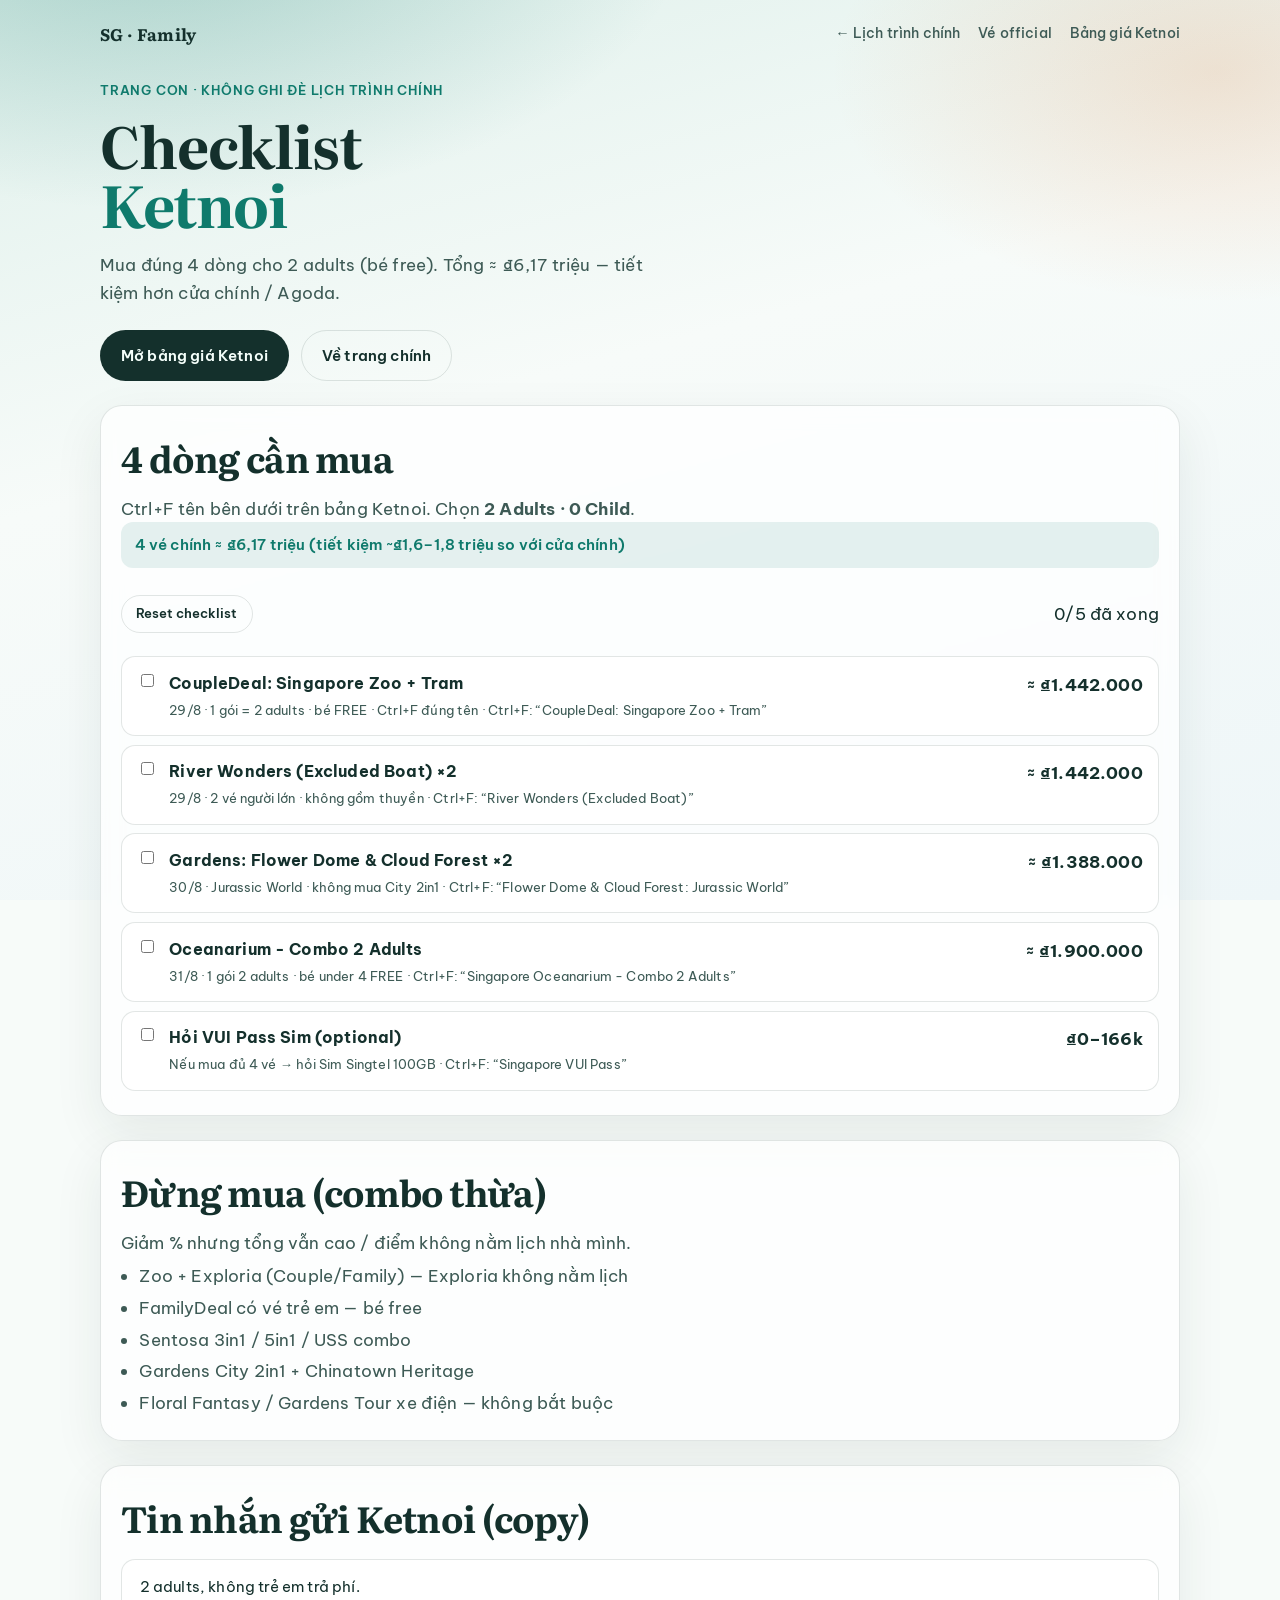
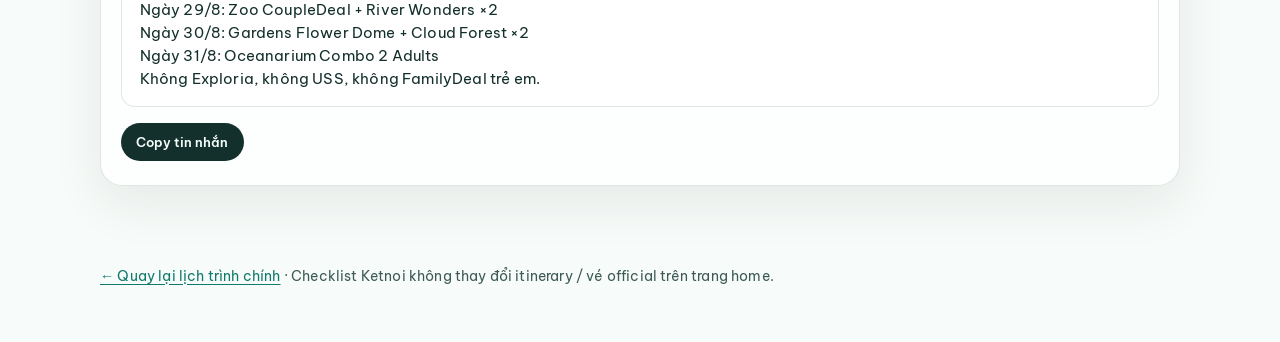
==== docs/checklist-ketnoi.html @ 39104d35 "Revert main tickets; add Ketnoi child page" ====
<!DOCTYPE html>
<html lang="vi">
<head>
  <meta charset="UTF-8" />
  <meta name="viewport" content="width=device-width, initial-scale=1" />
  <meta name="description" content="Checklist mua vé KetnoiSingapore cho chuyến Singapore Family 28/8–1/9/2026" />
  <title>Checklist Ketnoi · Singapore Family</title>
  <link rel="preconnect" href="https://fonts.googleapis.com" />
  <link rel="preconnect" href="https://fonts.gstatic.com" crossorigin />
  <link href="https://fonts.googleapis.com/css2?family=Be+Vietnam+Pro:wght@400;500;600;700&family=Literata:opsz,wght@7..72,600;7..72,700&display=swap" rel="stylesheet" />
  <link rel="stylesheet" href="styles.css" />
</head>
<body>
  <div class="ambient" aria-hidden="true"></div>

  <header class="hero" style="min-height:auto;padding-bottom:1.5rem;grid-template-rows:auto auto;">
    <nav class="topnav">
      <a class="brand-mark" href="index.html">SG · Family</a>
      <div class="topnav-links">
        <a href="index.html">← Lịch trình chính</a>
        <a href="index.html#tickets">Vé official</a>
        <a href="https://ketnoisingapore.com/bang-gia-ve-tham-quan-singapore" target="_blank" rel="noopener">Bảng giá Ketnoi</a>
      </div>
    </nav>
    <div class="hero-copy" style="padding-bottom:0">
      <p class="eyebrow">Trang con · không ghi đè lịch trình chính</p>
      <h1 style="font-size:clamp(2.2rem,7vw,3.6rem)">Checklist<br /><span>Ketnoi</span></h1>
      <p class="lede">Mua đúng 4 dòng cho 2 adults (bé free). Tổng ≈ ₫6,17 triệu — tiết kiệm hơn cửa chính / Agoda.</p>
      <div class="hero-cta">
        <a class="btn primary" href="https://ketnoisingapore.com/bang-gia-ve-tham-quan-singapore" target="_blank" rel="noopener">Mở bảng giá Ketnoi</a>
        <a class="btn ghost" href="index.html">Về trang chính</a>
      </div>
    </div>
  </header>

  <main>
    <section class="panel" aria-labelledby="buy-title">
      <div class="section-head">
        <h2 id="buy-title">4 dòng cần mua</h2>
        <p>Ctrl+F tên bên dưới trên bảng Ketnoi. Chọn <strong>2 Adults · 0 Child</strong>.</p>
      </div>
      <p class="ticket-total">4 vé chính ≈ ₫6,17 triệu (tiết kiệm ~₫1,6–1,8 triệu so với cửa chính)</p>
      <div class="ticket-toolbar">
        <button type="button" class="btn ghost small" id="resetKetnoi">Reset checklist</button>
        <p id="ketnoiProgress"></p>
      </div>
      <ul class="ticket-list" id="ketnoiList"></ul>
    </section>

    <section class="panel" aria-labelledby="avoid-title">
      <div class="section-head">
        <h2 id="avoid-title">Đừng mua (combo thừa)</h2>
        <p>Giảm % nhưng tổng vẫn cao / điểm không nằm lịch nhà mình.</p>
      </div>
      <ul class="avoid-list">
        <li>Zoo + Exploria (Couple/Family) — Exploria không nằm lịch</li>
        <li>FamilyDeal có vé trẻ em — bé free</li>
        <li>Sentosa 3in1 / 5in1 / USS combo</li>
        <li>Gardens City 2in1 + Chinatown Heritage</li>
        <li>Floral Fantasy / Gardens Tour xe điện — không bắt buộc</li>
      </ul>
    </section>

    <section class="panel">
      <div class="section-head">
        <h2>Tin nhắn gửi Ketnoi (copy)</h2>
      </div>
      <pre class="copy-box" id="copyBox">2 adults, không trẻ em trả phí.
Ngày 29/8: Zoo CoupleDeal + River Wonders ×2
Ngày 30/8: Gardens Flower Dome + Cloud Forest ×2
Ngày 31/8: Oceanarium Combo 2 Adults
Không Exploria, không USS, không FamilyDeal trẻ em.</pre>
      <div class="hero-cta" style="margin-top:1rem">
        <button type="button" class="btn primary small" id="copyMsg">Copy tin nhắn</button>
      </div>
    </section>
  </main>

  <footer class="site-footer">
    <p><a href="index.html">← Quay lại lịch trình chính</a> · Checklist Ketnoi không thay đổi itinerary / vé official trên trang home.</p>
  </footer>

  <script>
    const KEY = "sg-ketnoi-checklist-v1";
    const items = [
      {
        id: "k-zoo",
        title: "CoupleDeal: Singapore Zoo + Tram",
        meta: "29/8 · 1 gói = 2 adults · bé FREE · Ctrl+F đúng tên",
        price: "≈ ₫1.442.000",
        search: "CoupleDeal: Singapore Zoo + Tram"
      },
      {
        id: "k-river",
        title: "River Wonders (Excluded Boat) ×2",
        meta: "29/8 · 2 vé người lớn · không gồm thuyền",
        price: "≈ ₫1.442.000",
        search: "River Wonders (Excluded Boat)"
      },
      {
        id: "k-gardens",
        title: "Gardens: Flower Dome & Cloud Forest ×2",
        meta: "30/8 · Jurassic World · không mua City 2in1",
        price: "≈ ₫1.388.000",
        search: "Flower Dome & Cloud Forest: Jurassic World"
      },
      {
        id: "k-ocean",
        title: "Oceanarium - Combo 2 Adults",
        meta: "31/8 · 1 gói 2 adults · bé under 4 FREE",
        price: "≈ ₫1.900.000",
        search: "Singapore Oceanarium - Combo 2 Adults"
      },
      {
        id: "k-sim",
        title: "Hỏi VUI Pass Sim (optional)",
        meta: "Nếu mua đủ 4 vé → hỏi Sim Singtel 100GB",
        price: "₫0–166k",
        search: "Singapore VUI Pass"
      }
    ];

    function load() {
      try { return JSON.parse(localStorage.getItem(KEY) || "{}"); } catch { return {}; }
    }
    function save(m) { localStorage.setItem(KEY, JSON.stringify(m)); }

    function render() {
      const map = load();
      const list = document.getElementById("ketnoiList");
      list.innerHTML = "";
      let done = 0;
      items.forEach((t) => {
        if (map[t.id]) done += 1;
        const li = document.createElement("li");
        if (map[t.id]) li.classList.add("done");
        li.innerHTML = `
          <input type="checkbox" id="${t.id}" ${map[t.id] ? "checked" : ""} />
          <label for="${t.id}">
            <strong>${t.title}</strong>
            <span>${t.meta} · Ctrl+F: “${t.search}”</span>
          </label>
          <div class="ticket-price">${t.price}</div>`;
        li.querySelector("input").addEventListener("change", (e) => {
          const next = load();
          next[t.id] = e.target.checked;
          save(next);
          render();
        });
        list.appendChild(li);
      });
      document.getElementById("ketnoiProgress").textContent = `${done}/${items.length} đã xong`;
    }

    document.getElementById("resetKetnoi").addEventListener("click", () => {
      localStorage.removeItem(KEY);
      render();
    });
    document.getElementById("copyMsg").addEventListener("click", async () => {
      const text = document.getElementById("copyBox").textContent;
      try {
        await navigator.clipboard.writeText(text);
        document.getElementById("copyMsg").textContent = "Đã copy";
        setTimeout(() => (document.getElementById("copyMsg").textContent = "Copy tin nhắn"), 1200);
      } catch {
        document.getElementById("copyMsg").textContent = "Copy thủ công";
      }
    });
    render();
  </script>
  <style>
    .copy-box {
      margin: 0.75rem 0 0;
      padding: 1rem 1.1rem;
      border-radius: 14px;
      background: #fff;
      border: 1px solid var(--line);
      white-space: pre-wrap;
      font-family: var(--font-ui);
      font-size: 0.92rem;
      line-height: 1.55;
      color: var(--ink);
    }
  </style>
</body>
</html>
---- docs/styles.css ----
:root {
  --bg0: #e8f3f0;
  --bg1: #f7fbf9;
  --ink: #14302c;
  --ink-soft: #3d5a55;
  --line: rgba(20, 48, 44, 0.12);
  --accent: #0f7a6c;
  --accent-2: #d9772f;
  --sand: #fff8ef;
  --card: rgba(255, 255, 255, 0.72);
  --shadow: 0 18px 50px rgba(20, 48, 44, 0.08);
  --radius: 18px;
  --font-display: "Literata", "Times New Roman", serif;
  --font-ui: "Be Vietnam Pro", "Segoe UI", sans-serif;
  --max: 1120px;
}

*,
*::before,
*::after {
  box-sizing: border-box;
}

html {
  scroll-behavior: smooth;
}

body {
  margin: 0;
  font-family: var(--font-ui);
  color: var(--ink);
  background: var(--bg1);
  line-height: 1.65;
  font-size: 16.5px;
  letter-spacing: 0.01em;
  min-height: 100vh;
  -webkit-font-smoothing: antialiased;
  text-rendering: optimizeLegibility;
}

.ambient {
  position: fixed;
  inset: 0;
  z-index: -1;
  background:
    radial-gradient(900px 500px at 12% -10%, rgba(15, 122, 108, 0.28), transparent 60%),
    radial-gradient(700px 420px at 95% 8%, rgba(217, 119, 47, 0.18), transparent 55%),
    linear-gradient(165deg, #dff0eb 0%, #f7fbf9 42%, #eef6f8 100%);
  animation: ambientShift 16s ease-in-out infinite alternate;
}

@keyframes ambientShift {
  from { filter: hue-rotate(0deg); }
  to { filter: hue-rotate(8deg); }
}

a {
  color: var(--accent);
  text-decoration-thickness: 1px;
  text-underline-offset: 3px;
}

.hero {
  max-width: var(--max);
  margin: 0 auto;
  padding: 1.25rem 1.25rem 2.5rem;
  min-height: 92vh;
  display: grid;
  grid-template-rows: auto 1fr auto;
  gap: 2rem;
  animation: rise 0.9s ease both;
}

@keyframes rise {
  from { opacity: 0; transform: translateY(18px); }
  to { opacity: 1; transform: translateY(0); }
}

.topnav {
  display: flex;
  align-items: center;
  justify-content: space-between;
  gap: 1rem;
}

.brand-mark {
  font-family: var(--font-display);
  font-weight: 700;
  font-size: 1.05rem;
  color: var(--ink);
  text-decoration: none;
  letter-spacing: 0.02em;
}

.topnav-links {
  display: flex;
  flex-wrap: wrap;
  gap: 0.85rem 1.1rem;
}

.topnav-links a {
  color: var(--ink-soft);
  text-decoration: none;
  font-size: 0.9rem;
  font-weight: 500;
}

.topnav-links a:hover {
  color: var(--accent);
}

.hero-copy {
  align-self: end;
  max-width: 40rem;
  padding-bottom: 0.5rem;
}

.eyebrow {
  margin: 0 0 0.85rem;
  font-size: 0.82rem;
  font-weight: 600;
  letter-spacing: 0.06em;
  text-transform: uppercase;
  color: var(--accent);
}

.hero-copy h1 {
  margin: 0;
  font-family: var(--font-display);
  font-size: clamp(3rem, 9.5vw, 5.4rem);
  line-height: 1.02;
  font-weight: 700;
  letter-spacing: -0.02em;
}

.hero-copy h1 span {
  color: var(--accent);
}

.lede {
  margin: 1.15rem 0 0;
  max-width: 34rem;
  color: var(--ink-soft);
  font-size: 1.05rem;
}

.hero-cta {
  display: flex;
  flex-wrap: wrap;
  gap: 0.75rem;
  margin-top: 1.5rem;
}

.btn {
  appearance: none;
  border: 1px solid transparent;
  border-radius: 999px;
  padding: 0.78rem 1.25rem;
  font: inherit;
  font-weight: 600;
  font-size: 0.92rem;
  cursor: pointer;
  text-decoration: none;
  display: inline-flex;
  align-items: center;
  justify-content: center;
  transition: transform 0.2s ease, background 0.2s ease, border-color 0.2s ease;
}

.btn:hover {
  transform: translateY(-1px);
}

.btn.primary {
  background: var(--ink);
  color: #f5fffb;
}

.btn.ghost {
  background: transparent;
  border-color: var(--line);
  color: var(--ink);
}

.btn.small {
  padding: 0.45rem 0.9rem;
  font-size: 0.82rem;
}

.hero-meta {
  display: grid;
  grid-template-columns: repeat(4, 1fr);
  gap: 0.75rem;
  padding: 1rem 0 0;
  border-top: 1px solid var(--line);
}

.hero-meta div {
  display: grid;
  gap: 0.2rem;
}

.hero-meta strong {
  font-family: var(--font-display);
  font-size: 1.35rem;
}

.hero-meta span {
  font-size: 0.82rem;
  color: var(--ink-soft);
}

main {
  max-width: var(--max);
  margin: 0 auto;
  padding: 0 1.25rem 4rem;
  display: grid;
  gap: 1.5rem;
}

.panel {
  background: var(--card);
  backdrop-filter: blur(10px);
  border: 1px solid var(--line);
  border-radius: calc(var(--radius) + 4px);
  padding: 1.35rem 1.25rem 1.5rem;
  box-shadow: var(--shadow);
  animation: rise 0.8s ease both;
}

.section-head h2 {
  margin: 0;
  font-family: var(--font-display);
  font-size: clamp(1.7rem, 4vw, 2.25rem);
  letter-spacing: -0.02em;
}

.section-head p {
  margin: 0.45rem 0 0;
  color: var(--ink-soft);
  max-width: 40rem;
}

.controls {
  margin-top: 1.25rem;
  display: grid;
  gap: 1rem;
}

.control-block label,
.field span {
  display: block;
  font-size: 0.75rem;
  font-weight: 600;
  letter-spacing: 0.04em;
  text-transform: uppercase;
  color: var(--ink-soft);
  margin-bottom: 0.45rem;
}

.chip-row {
  display: flex;
  flex-wrap: wrap;
  gap: 0.45rem;
}

.chip {
  border: 1px solid var(--line);
  background: rgba(255, 255, 255, 0.65);
  color: var(--ink);
  border-radius: 999px;
  padding: 0.42rem 0.85rem;
  font: inherit;
  font-size: 0.84rem;
  font-weight: 500;
  cursor: pointer;
  transition: background 0.2s ease, color 0.2s ease, border-color 0.2s ease;
}

.chip:hover {
  border-color: rgba(15, 122, 108, 0.4);
}

.chip.active {
  background: var(--accent);
  border-color: var(--accent);
  color: #f4fffc;
}

.control-row {
  display: flex;
  flex-wrap: wrap;
  gap: 0.75rem;
  align-items: end;
}

.field {
  display: grid;
  min-width: 160px;
}

.field.grow {
  flex: 1 1 220px;
}

.field input,
.field select {
  width: 100%;
  border: 1px solid var(--line);
  border-radius: 12px;
  padding: 0.7rem 0.85rem;
  font: inherit;
  background: #fff;
  color: var(--ink);
}

.toggle {
  display: inline-flex;
  align-items: center;
  gap: 0.45rem;
  font-size: 0.88rem;
  color: var(--ink-soft);
  padding: 0.55rem 0.2rem;
  cursor: pointer;
  user-select: none;
}

.result-count {
  margin: 1rem 0 0.65rem;
  font-size: 0.88rem;
  color: var(--ink-soft);
}

.layout-split {
  display: grid;
  grid-template-columns: 1.35fr 0.9fr;
  gap: 1rem;
  align-items: start;
}

.timeline {
  display: grid;
  gap: 0.65rem;
  max-height: 70vh;
  overflow: auto;
  padding-right: 0.2rem;
}

.item {
  width: 100%;
  text-align: left;
  border: 1px solid var(--line);
  background: #fff;
  border-radius: 16px;
  padding: 0.9rem 1rem;
  cursor: pointer;
  display: grid;
  gap: 0.35rem;
  transition: border-color 0.2s ease, transform 0.2s ease, box-shadow 0.2s ease;
  font: inherit;
  color: inherit;
}

.item:hover,
.item.selected {
  border-color: rgba(15, 122, 108, 0.45);
  transform: translateY(-1px);
  box-shadow: 0 10px 28px rgba(20, 48, 44, 0.08);
}

.item.selected {
  background: linear-gradient(180deg, #ffffff 0%, #f1faf7 100%);
}

.item-top {
  display: flex;
  justify-content: space-between;
  gap: 0.75rem;
  align-items: baseline;
}

.item-day {
  font-size: 0.75rem;
  font-weight: 700;
  letter-spacing: 0.04em;
  text-transform: uppercase;
  color: var(--accent);
}

.item-time {
  font-size: 0.82rem;
  color: var(--ink-soft);
  white-space: nowrap;
}

.item-title {
  margin: 0;
  font-size: 1.02rem;
  font-weight: 600;
}

.item-tags {
  display: flex;
  flex-wrap: wrap;
  gap: 0.35rem;
}

.tag {
  font-size: 0.72rem;
  font-weight: 600;
  padding: 0.18rem 0.5rem;
  border-radius: 999px;
  background: rgba(15, 122, 108, 0.1);
  color: var(--accent);
}

.tag.food { background: rgba(217, 119, 47, 0.12); color: #a85a18; }
.tag.transport { background: rgba(30, 90, 120, 0.12); color: #1e5a78; }
.tag.rest { background: rgba(90, 90, 120, 0.1); color: #4a4a66; }
.tag.hotel { background: rgba(20, 48, 44, 0.08); color: var(--ink); }

.detail {
  position: sticky;
  top: 1rem;
  border: 1px solid var(--line);
  border-radius: 18px;
  background: var(--sand);
  padding: 1.1rem 1.15rem 1.25rem;
  min-height: 240px;
}

.detail-empty {
  margin: 0;
  color: var(--ink-soft);
}

.detail h3 {
  margin: 0 0 0.35rem;
  font-family: var(--font-display);
  font-size: 1.45rem;
}

.detail .meta-line {
  margin: 0 0 0.85rem;
  color: var(--ink-soft);
  font-size: 0.9rem;
}

.detail ul {
  margin: 0.4rem 0 0;
  padding-left: 1.1rem;
}

.detail li + li {
  margin-top: 0.3rem;
}

.detail-actions {
  display: flex;
  flex-wrap: wrap;
  gap: 0.5rem;
  margin-top: 1rem;
}

.ticket-toolbar {
  display: flex;
  justify-content: space-between;
  align-items: center;
  gap: 0.75rem;
  margin: 1rem 0 0.75rem;
}

.ticket-list {
  list-style: none;
  margin: 0;
  padding: 0;
  display: grid;
  gap: 0.55rem;
}

.ticket-list li {
  display: grid;
  grid-template-columns: auto 1fr auto;
  gap: 0.75rem;
  align-items: start;
  background: #fff;
  border: 1px solid var(--line);
  border-radius: 14px;
  padding: 0.85rem 0.95rem;
}

.ticket-list li.done {
  opacity: 0.62;
}

.ticket-list label {
  display: grid;
  gap: 0.2rem;
  cursor: pointer;
}

.ticket-list strong {
  font-size: 0.98rem;
}

.ticket-list span {
  font-size: 0.82rem;
  color: var(--ink-soft);
}

.ticket-price {
  font-weight: 700;
  white-space: nowrap;
}

.ticket-total {
  margin: 0 0 0.85rem;
  padding: 0.65rem 0.85rem;
  border-radius: 12px;
  background: rgba(15, 122, 108, 0.1);
  color: var(--accent);
  font-weight: 600;
  font-size: 0.95rem;
}

.avoid-list {
  margin: 0.4rem 0 0;
  padding-left: 1.15rem;
  color: var(--ink-soft);
}

.avoid-list li + li {
  margin-top: 0.28rem;
}

.budget-grid {
  margin-top: 1rem;
  display: grid;
  grid-template-columns: repeat(auto-fit, minmax(180px, 1fr));
  gap: 0.7rem;
}

.budget-card {
  background: #fff;
  border: 1px solid var(--line);
  border-radius: 14px;
  padding: 0.95rem 1rem;
}

.budget-card h3 {
  margin: 0;
  font-size: 0.95rem;
}

.budget-card p {
  margin: 0.35rem 0 0;
  font-family: var(--font-display);
  font-size: 1.4rem;
}

.budget-card small {
  color: var(--ink-soft);
}

.budget-total {
  margin-top: 1rem;
  padding-top: 0.9rem;
  border-top: 1px solid var(--line);
  display: flex;
  justify-content: space-between;
  gap: 1rem;
  flex-wrap: wrap;
  font-size: 1.05rem;
}

.budget-total strong {
  font-family: var(--font-display);
  font-size: 1.5rem;
}

.info-grid {
  margin-top: 1.1rem;
  display: grid;
  grid-template-columns: repeat(2, 1fr);
  gap: 0.8rem;
}

.info-grid article {
  background: #fff;
  border: 1px solid var(--line);
  border-radius: 14px;
  padding: 1rem 1.05rem;
}

.info-grid h3 {
  margin: 0 0 0.45rem;
  font-family: var(--font-display);
  font-size: 1.2rem;
}

.info-grid ul {
  margin: 0;
  padding-left: 1.05rem;
  color: var(--ink-soft);
}

.info-grid li + li {
  margin-top: 0.28rem;
}

.food-grid {
  margin-top: 1rem;
  display: grid;
  grid-template-columns: repeat(auto-fit, minmax(260px, 1fr));
  gap: 0.75rem;
}

.food-card {
  background: #fff;
  border: 1px solid var(--line);
  border-radius: 16px;
  padding: 1rem 1.05rem 1.1rem;
  display: grid;
  gap: 0.45rem;
}

.food-card .meal {
  font-size: 0.75rem;
  font-weight: 700;
  letter-spacing: 0.05em;
  text-transform: uppercase;
  color: var(--accent-2);
}

.food-card h3 {
  margin: 0;
  font-size: 1.05rem;
  line-height: 1.35;
  font-weight: 700;
}

.food-card .place-line {
  margin: 0;
  color: var(--ink-soft);
  font-size: 0.88rem;
}

.food-card ul {
  margin: 0.15rem 0 0;
  padding-left: 1.05rem;
  color: var(--ink);
}

.food-card li + li {
  margin-top: 0.25rem;
}

.food-card .avoid {
  margin: 0.2rem 0 0;
  font-size: 0.86rem;
  color: #8a4b1a;
  background: rgba(217, 119, 47, 0.1);
  border-radius: 10px;
  padding: 0.45rem 0.6rem;
}

.food-card .food-actions {
  display: flex;
  flex-wrap: wrap;
  gap: 0.45rem;
  align-items: center;
  margin-top: 0.25rem;
}

.food-card .price {
  font-weight: 700;
  font-size: 0.9rem;
  margin-left: auto;
}

.subsection-title {
  margin: 1.25rem 0 0.65rem;
  font-family: var(--font-display);
  font-size: 1.15rem;
  font-weight: 700;
}

.subsection-title.additional-heading {
  margin-top: 1.75rem;
}

.subsection-note {
  margin: 0 0 0.75rem;
  color: var(--ink-soft);
  font-size: 0.9rem;
}

.badge-additional {
  display: inline-block;
  font-family: var(--font-ui);
  font-size: 0.72rem;
  font-weight: 600;
  letter-spacing: 0.03em;
  text-transform: uppercase;
  color: #6b4c9a;
  background: rgba(107, 76, 154, 0.12);
  border-radius: 999px;
  padding: 0.2rem 0.55rem;
  vertical-align: middle;
  margin-left: 0.35rem;
}

.food-card.additional {
  border-style: dashed;
  border-color: rgba(107, 76, 154, 0.35);
  background: linear-gradient(180deg, #fff 0%, #faf8ff 100%);
}

.food-card.additional .meal {
  color: #6b4c9a;
}

.food-card .source-line {
  margin: 0;
  font-size: 0.78rem;
  color: var(--ink-soft);
  font-style: italic;
}

.food-card .subtitle-line {
  margin: 0;
  font-size: 0.88rem;
  color: var(--accent);
  font-weight: 600;
}

.tag.additional {
  background: rgba(107, 76, 154, 0.12);
  color: #6b4c9a;
}

.item-title {
  line-height: 1.35;
}

.detail ul,
.ticket-list span,
.section-head p,
.lede {
  line-height: 1.65;
}

.site-footer {
  max-width: var(--max);
  margin: 0 auto;
  padding: 0 1.25rem 2.5rem;
  color: var(--ink-soft);
  font-size: 0.88rem;
  display: grid;
  gap: 0.35rem;
}

.site-footer code {
  font-size: 0.8rem;
}

@media (max-width: 860px) {
  .hero {
    min-height: auto;
    padding-top: 1rem;
  }

  .hero-meta {
    grid-template-columns: repeat(2, 1fr);
  }

  .layout-split {
    grid-template-columns: 1fr;
  }

  .detail {
    position: static;
  }

  .timeline {
    max-height: none;
  }

  .info-grid {
    grid-template-columns: 1fr;
  }

  .topnav-links {
    display: none;
  }
}
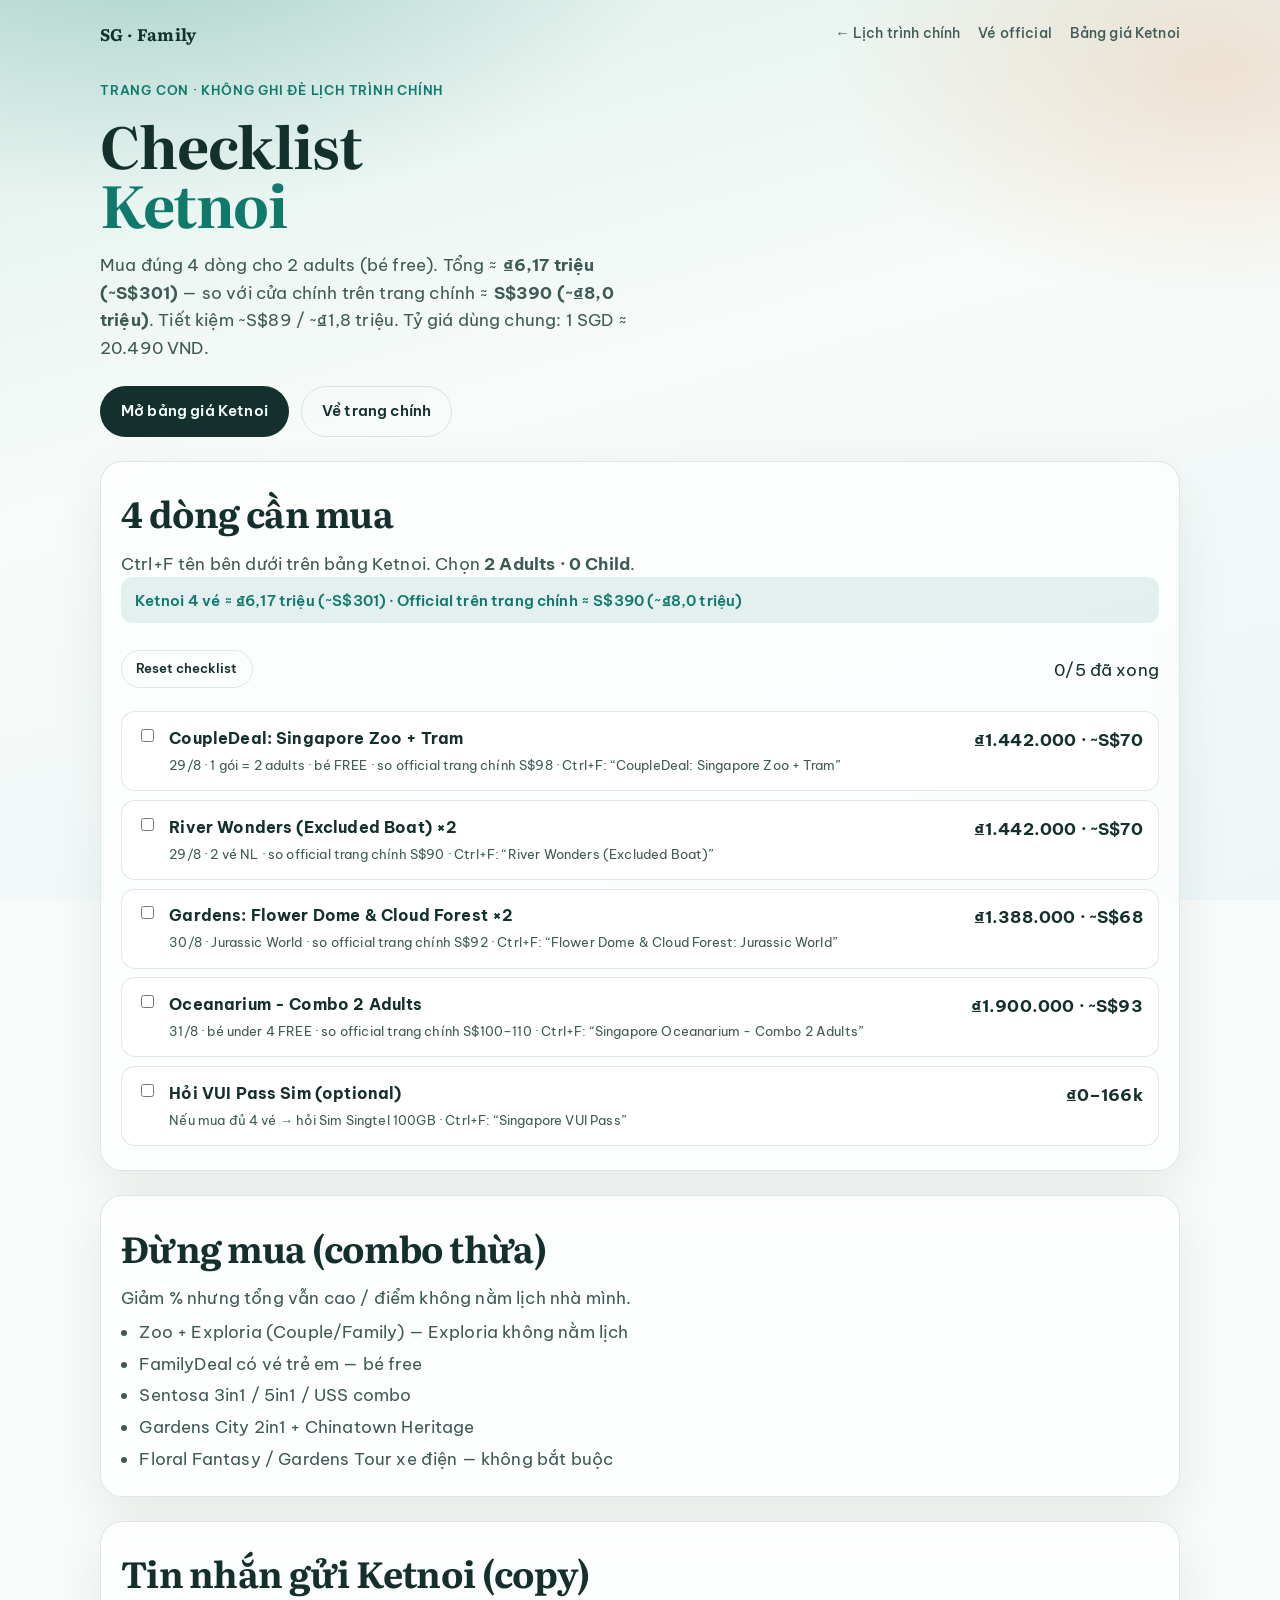
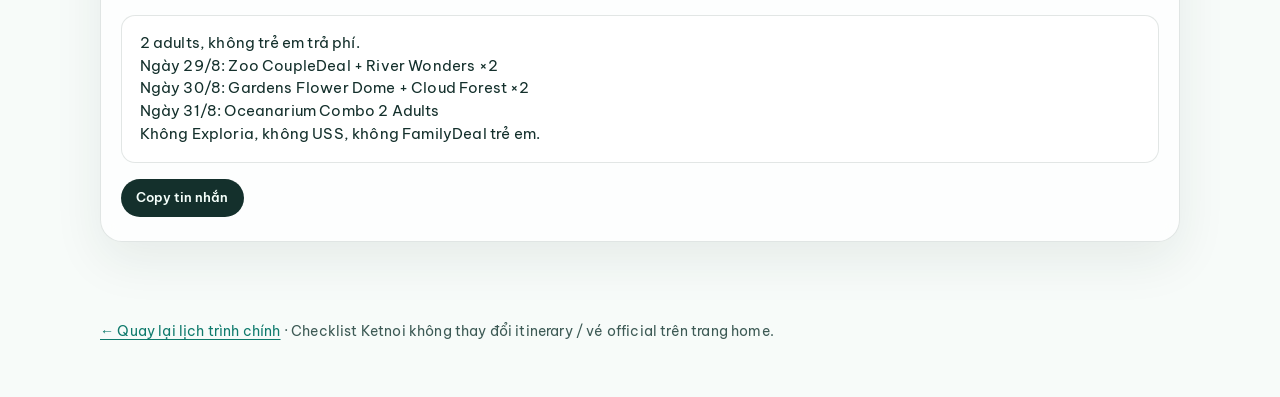
==== commit 2f13aab5: "Align main vs Ketnoi ticket prices" ====
--- a/docs/checklist-ketnoi.html
+++ b/docs/checklist-ketnoi.html
@@ -25,7 +25,7 @@
     <div class="hero-copy" style="padding-bottom:0">
       <p class="eyebrow">Trang con · không ghi đè lịch trình chính</p>
       <h1 style="font-size:clamp(2.2rem,7vw,3.6rem)">Checklist<br /><span>Ketnoi</span></h1>
-      <p class="lede">Mua đúng 4 dòng cho 2 adults (bé free). Tổng ≈ ₫6,17 triệu — tiết kiệm hơn cửa chính / Agoda.</p>
+      <p class="lede">Mua đúng 4 dòng cho 2 adults (bé free). Tổng ≈ <strong>₫6,17 triệu (~S$301)</strong> — so với cửa chính trên trang chính ≈ <strong>S$390 (~₫8,0 triệu)</strong>. Tiết kiệm ~S$89 / ~₫1,8 triệu. Tỷ giá dùng chung: 1 SGD ≈ 20.490 VND.</p>
       <div class="hero-cta">
         <a class="btn primary" href="https://ketnoisingapore.com/bang-gia-ve-tham-quan-singapore" target="_blank" rel="noopener">Mở bảng giá Ketnoi</a>
         <a class="btn ghost" href="index.html">Về trang chính</a>
@@ -39,7 +39,7 @@
         <h2 id="buy-title">4 dòng cần mua</h2>
         <p>Ctrl+F tên bên dưới trên bảng Ketnoi. Chọn <strong>2 Adults · 0 Child</strong>.</p>
       </div>
-      <p class="ticket-total">4 vé chính ≈ ₫6,17 triệu (tiết kiệm ~₫1,6–1,8 triệu so với cửa chính)</p>
+      <p class="ticket-total">Ketnoi 4 vé ≈ ₫6,17 triệu (~S$301) · Official trên trang chính ≈ S$390 (~₫8,0 triệu)</p>
       <div class="ticket-toolbar">
         <button type="button" class="btn ghost small" id="resetKetnoi">Reset checklist</button>
         <p id="ketnoiProgress"></p>
@@ -86,29 +86,29 @@
       {
         id: "k-zoo",
         title: "CoupleDeal: Singapore Zoo + Tram",
-        meta: "29/8 · 1 gói = 2 adults · bé FREE · Ctrl+F đúng tên",
-        price: "≈ ₫1.442.000",
+        meta: "29/8 · 1 gói = 2 adults · bé FREE · so official trang chính S$98",
+        price: "₫1.442.000 · ~S$70",
         search: "CoupleDeal: Singapore Zoo + Tram"
       },
       {
         id: "k-river",
         title: "River Wonders (Excluded Boat) ×2",
-        meta: "29/8 · 2 vé người lớn · không gồm thuyền",
-        price: "≈ ₫1.442.000",
+        meta: "29/8 · 2 vé NL · so official trang chính S$90",
+        price: "₫1.442.000 · ~S$70",
         search: "River Wonders (Excluded Boat)"
       },
       {
         id: "k-gardens",
         title: "Gardens: Flower Dome & Cloud Forest ×2",
-        meta: "30/8 · Jurassic World · không mua City 2in1",
-        price: "≈ ₫1.388.000",
+        meta: "30/8 · Jurassic World · so official trang chính S$92",
+        price: "₫1.388.000 · ~S$68",
         search: "Flower Dome & Cloud Forest: Jurassic World"
       },
       {
         id: "k-ocean",
         title: "Oceanarium - Combo 2 Adults",
-        meta: "31/8 · 1 gói 2 adults · bé under 4 FREE",
-        price: "≈ ₫1.900.000",
+        meta: "31/8 · bé under 4 FREE · so official trang chính S$100–110",
+        price: "₫1.900.000 · ~S$93",
         search: "Singapore Oceanarium - Combo 2 Adults"
       },
       {
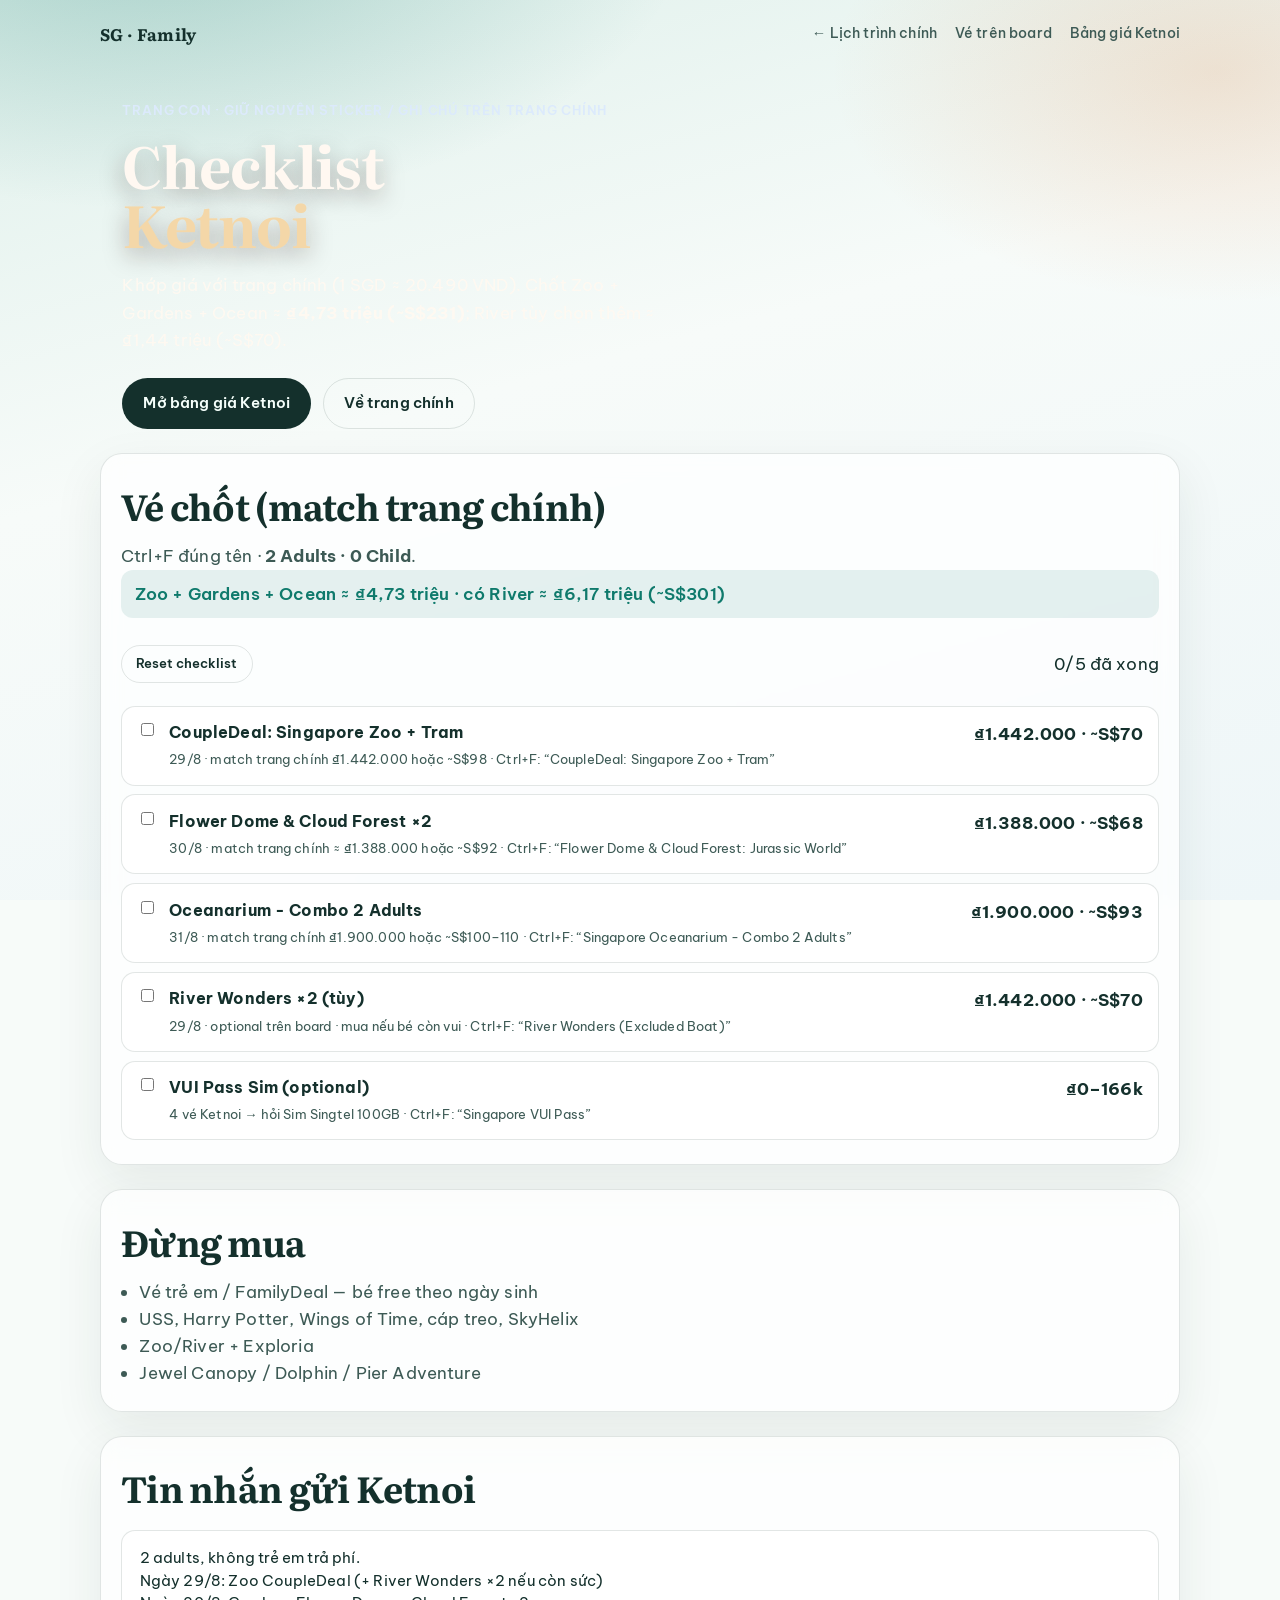
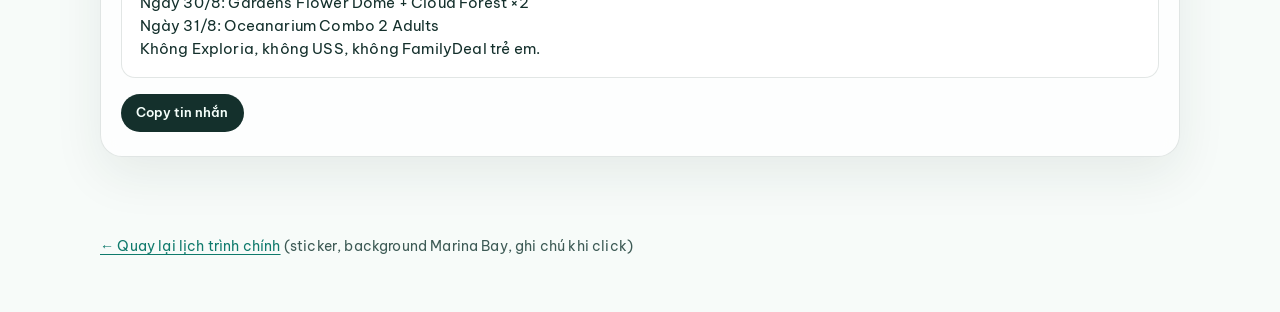
==== commit fa882e87: "Restore sticker board + notes sheet; keep Ketnoi child page" ====
--- a/docs/checklist-ketnoi.html
+++ b/docs/checklist-ketnoi.html
@@ -3,7 +3,7 @@
 <head>
   <meta charset="UTF-8" />
   <meta name="viewport" content="width=device-width, initial-scale=1" />
-  <meta name="description" content="Checklist mua vé KetnoiSingapore cho chuyến Singapore Family 28/8–1/9/2026" />
+  <meta name="description" content="Checklist mua vé KetnoiSingapore — trang con, không ghi đè lịch trình chính" />
   <title>Checklist Ketnoi · Singapore Family</title>
   <link rel="preconnect" href="https://fonts.googleapis.com" />
   <link rel="preconnect" href="https://fonts.gstatic.com" crossorigin />
@@ -18,14 +18,14 @@
       <a class="brand-mark" href="index.html">SG · Family</a>
       <div class="topnav-links">
         <a href="index.html">← Lịch trình chính</a>
-        <a href="index.html#tickets">Vé official</a>
+        <a href="index.html#tickets">Vé trên board</a>
         <a href="https://ketnoisingapore.com/bang-gia-ve-tham-quan-singapore" target="_blank" rel="noopener">Bảng giá Ketnoi</a>
       </div>
     </nav>
     <div class="hero-copy" style="padding-bottom:0">
-      <p class="eyebrow">Trang con · không ghi đè lịch trình chính</p>
+      <p class="eyebrow">Trang con · giữ nguyên sticker / ghi chú trên trang chính</p>
       <h1 style="font-size:clamp(2.2rem,7vw,3.6rem)">Checklist<br /><span>Ketnoi</span></h1>
-      <p class="lede">Mua đúng 4 dòng cho 2 adults (bé free). Tổng ≈ <strong>₫6,17 triệu (~S$301)</strong> — so với cửa chính trên trang chính ≈ <strong>S$390 (~₫8,0 triệu)</strong>. Tiết kiệm ~S$89 / ~₫1,8 triệu. Tỷ giá dùng chung: 1 SGD ≈ 20.490 VND.</p>
+      <p class="lede">Khớp giá với trang chính (1 SGD ≈ 20.490 VND). Chốt Zoo + Gardens + Ocean ≈ <strong>₫4,73 triệu (~S$231)</strong>; River tùy chọn thêm ≈ ₫1,44 triệu (~S$70).</p>
       <div class="hero-cta">
         <a class="btn primary" href="https://ketnoisingapore.com/bang-gia-ve-tham-quan-singapore" target="_blank" rel="noopener">Mở bảng giá Ketnoi</a>
         <a class="btn ghost" href="index.html">Về trang chính</a>
@@ -34,12 +34,12 @@
   </header>
 
   <main>
-    <section class="panel" aria-labelledby="buy-title">
+    <section class="panel">
       <div class="section-head">
-        <h2 id="buy-title">4 dòng cần mua</h2>
-        <p>Ctrl+F tên bên dưới trên bảng Ketnoi. Chọn <strong>2 Adults · 0 Child</strong>.</p>
+        <h2>Vé chốt (match trang chính)</h2>
+        <p>Ctrl+F đúng tên · <strong>2 Adults · 0 Child</strong>.</p>
       </div>
-      <p class="ticket-total">Ketnoi 4 vé ≈ ₫6,17 triệu (~S$301) · Official trên trang chính ≈ S$390 (~₫8,0 triệu)</p>
+      <p class="ticket-total">Zoo + Gardens + Ocean ≈ ₫4,73 triệu · có River ≈ ₫6,17 triệu (~S$301)</p>
       <div class="ticket-toolbar">
         <button type="button" class="btn ghost small" id="resetKetnoi">Reset checklist</button>
         <p id="ketnoiProgress"></p>
@@ -47,26 +47,22 @@
       <ul class="ticket-list" id="ketnoiList"></ul>
     </section>
 
-    <section class="panel" aria-labelledby="avoid-title">
+    <section class="panel">
       <div class="section-head">
-        <h2 id="avoid-title">Đừng mua (combo thừa)</h2>
-        <p>Giảm % nhưng tổng vẫn cao / điểm không nằm lịch nhà mình.</p>
+        <h2>Đừng mua</h2>
       </div>
       <ul class="avoid-list">
-        <li>Zoo + Exploria (Couple/Family) — Exploria không nằm lịch</li>
-        <li>FamilyDeal có vé trẻ em — bé free</li>
-        <li>Sentosa 3in1 / 5in1 / USS combo</li>
-        <li>Gardens City 2in1 + Chinatown Heritage</li>
-        <li>Floral Fantasy / Gardens Tour xe điện — không bắt buộc</li>
+        <li>Vé trẻ em / FamilyDeal — bé free theo ngày sinh</li>
+        <li>USS, Harry Potter, Wings of Time, cáp treo, SkyHelix</li>
+        <li>Zoo/River + Exploria</li>
+        <li>Jewel Canopy / Dolphin / Pier Adventure</li>
       </ul>
     </section>
 
     <section class="panel">
-      <div class="section-head">
-        <h2>Tin nhắn gửi Ketnoi (copy)</h2>
-      </div>
+      <div class="section-head"><h2>Tin nhắn gửi Ketnoi</h2></div>
       <pre class="copy-box" id="copyBox">2 adults, không trẻ em trả phí.
-Ngày 29/8: Zoo CoupleDeal + River Wonders ×2
+Ngày 29/8: Zoo CoupleDeal (+ River Wonders ×2 nếu còn sức)
 Ngày 30/8: Gardens Flower Dome + Cloud Forest ×2
 Ngày 31/8: Oceanarium Combo 2 Adults
 Không Exploria, không USS, không FamilyDeal trẻ em.</pre>
@@ -77,110 +73,43 @@
   </main>
 
   <footer class="site-footer">
-    <p><a href="index.html">← Quay lại lịch trình chính</a> · Checklist Ketnoi không thay đổi itinerary / vé official trên trang home.</p>
+    <p><a href="index.html">← Quay lại lịch trình chính</a> (sticker, background Marina Bay, ghi chú khi click)</p>
   </footer>
 
   <script>
     const KEY = "sg-ketnoi-checklist-v1";
     const items = [
-      {
-        id: "k-zoo",
-        title: "CoupleDeal: Singapore Zoo + Tram",
-        meta: "29/8 · 1 gói = 2 adults · bé FREE · so official trang chính S$98",
-        price: "₫1.442.000 · ~S$70",
-        search: "CoupleDeal: Singapore Zoo + Tram"
-      },
-      {
-        id: "k-river",
-        title: "River Wonders (Excluded Boat) ×2",
-        meta: "29/8 · 2 vé NL · so official trang chính S$90",
-        price: "₫1.442.000 · ~S$70",
-        search: "River Wonders (Excluded Boat)"
-      },
-      {
-        id: "k-gardens",
-        title: "Gardens: Flower Dome & Cloud Forest ×2",
-        meta: "30/8 · Jurassic World · so official trang chính S$92",
-        price: "₫1.388.000 · ~S$68",
-        search: "Flower Dome & Cloud Forest: Jurassic World"
-      },
-      {
-        id: "k-ocean",
-        title: "Oceanarium - Combo 2 Adults",
-        meta: "31/8 · bé under 4 FREE · so official trang chính S$100–110",
-        price: "₫1.900.000 · ~S$93",
-        search: "Singapore Oceanarium - Combo 2 Adults"
-      },
-      {
-        id: "k-sim",
-        title: "Hỏi VUI Pass Sim (optional)",
-        meta: "Nếu mua đủ 4 vé → hỏi Sim Singtel 100GB",
-        price: "₫0–166k",
-        search: "Singapore VUI Pass"
-      }
+      { id: "k-zoo", title: "CoupleDeal: Singapore Zoo + Tram", meta: "29/8 · match trang chính ₫1.442.000 hoặc ~S$98", price: "₫1.442.000 · ~S$70", search: "CoupleDeal: Singapore Zoo + Tram" },
+      { id: "k-gardens", title: "Flower Dome & Cloud Forest ×2", meta: "30/8 · match trang chính ≈ ₫1.388.000 hoặc ~S$92", price: "₫1.388.000 · ~S$68", search: "Flower Dome & Cloud Forest: Jurassic World" },
+      { id: "k-ocean", title: "Oceanarium - Combo 2 Adults", meta: "31/8 · match trang chính ₫1.900.000 hoặc ~S$100–110", price: "₫1.900.000 · ~S$93", search: "Singapore Oceanarium - Combo 2 Adults" },
+      { id: "k-river", title: "River Wonders ×2 (tùy)", meta: "29/8 · optional trên board · mua nếu bé còn vui", price: "₫1.442.000 · ~S$70", search: "River Wonders (Excluded Boat)" },
+      { id: "k-sim", title: "VUI Pass Sim (optional)", meta: "4 vé Ketnoi → hỏi Sim Singtel 100GB", price: "₫0–166k", search: "Singapore VUI Pass" }
     ];
-
-    function load() {
-      try { return JSON.parse(localStorage.getItem(KEY) || "{}"); } catch { return {}; }
-    }
-    function save(m) { localStorage.setItem(KEY, JSON.stringify(m)); }
-
-    function render() {
-      const map = load();
-      const list = document.getElementById("ketnoiList");
-      list.innerHTML = "";
-      let done = 0;
-      items.forEach((t) => {
-        if (map[t.id]) done += 1;
-        const li = document.createElement("li");
-        if (map[t.id]) li.classList.add("done");
-        li.innerHTML = `
-          <input type="checkbox" id="${t.id}" ${map[t.id] ? "checked" : ""} />
-          <label for="${t.id}">
-            <strong>${t.title}</strong>
-            <span>${t.meta} · Ctrl+F: “${t.search}”</span>
-          </label>
-          <div class="ticket-price">${t.price}</div>`;
-        li.querySelector("input").addEventListener("change", (e) => {
-          const next = load();
-          next[t.id] = e.target.checked;
-          save(next);
-          render();
-        });
+    function load(){ try{return JSON.parse(localStorage.getItem(KEY)||"{}");}catch{return{}} }
+    function save(m){ localStorage.setItem(KEY, JSON.stringify(m)); }
+    function render(){
+      const map=load(), list=document.getElementById("ketnoiList");
+      list.innerHTML=""; let done=0;
+      items.forEach(t=>{
+        if(map[t.id]) done++;
+        const li=document.createElement("li");
+        if(map[t.id]) li.classList.add("done");
+        li.innerHTML=`<input type="checkbox" id="${t.id}" ${map[t.id]?"checked":""}/><label for="${t.id}"><strong>${t.title}</strong><span>${t.meta} · Ctrl+F: “${t.search}”</span></label><div class="ticket-price">${t.price}</div>`;
+        li.querySelector("input").addEventListener("change",e=>{const n=load();n[t.id]=e.target.checked;save(n);render();});
         list.appendChild(li);
       });
-      document.getElementById("ketnoiProgress").textContent = `${done}/${items.length} đã xong`;
+      document.getElementById("ketnoiProgress").textContent=`${done}/${items.length} đã xong`;
     }
-
-    document.getElementById("resetKetnoi").addEventListener("click", () => {
-      localStorage.removeItem(KEY);
-      render();
-    });
-    document.getElementById("copyMsg").addEventListener("click", async () => {
-      const text = document.getElementById("copyBox").textContent;
-      try {
-        await navigator.clipboard.writeText(text);
-        document.getElementById("copyMsg").textContent = "Đã copy";
-        setTimeout(() => (document.getElementById("copyMsg").textContent = "Copy tin nhắn"), 1200);
-      } catch {
-        document.getElementById("copyMsg").textContent = "Copy thủ công";
-      }
-    });
+    document.getElementById("resetKetnoi").onclick=()=>{localStorage.removeItem(KEY);render();};
+    document.getElementById("copyMsg").onclick=async()=>{
+      try{await navigator.clipboard.writeText(document.getElementById("copyBox").textContent);document.getElementById("copyMsg").textContent="Đã copy";setTimeout(()=>document.getElementById("copyMsg").textContent="Copy tin nhắn",1200);}catch{document.getElementById("copyMsg").textContent="Copy thủ công";}
+    };
     render();
   </script>
   <style>
-    .copy-box {
-      margin: 0.75rem 0 0;
-      padding: 1rem 1.1rem;
-      border-radius: 14px;
-      background: #fff;
-      border: 1px solid var(--line);
-      white-space: pre-wrap;
-      font-family: var(--font-ui);
-      font-size: 0.92rem;
-      line-height: 1.55;
-      color: var(--ink);
-    }
+    .copy-box{margin:.75rem 0 0;padding:1rem 1.1rem;border-radius:14px;background:#fff;border:1px solid var(--line);white-space:pre-wrap;font-family:var(--font-ui);font-size:.92rem;line-height:1.55;color:var(--ink)}
+    .ticket-total{margin:0 0 .85rem;padding:.65rem .85rem;border-radius:12px;background:rgba(15,122,108,.1);color:var(--accent);font-weight:600}
+    .avoid-list{margin:.4rem 0 0;padding-left:1.15rem;color:var(--ink-soft)}
   </style>
 </body>
 </html>
--- a/docs/styles.css
+++ b/docs/styles.css
@@ -23,6 +23,8 @@
 
 html {
   scroll-behavior: smooth;
+  overflow-x: clip;
+  -webkit-text-size-adjust: 100%;
 }
 
 body {
@@ -34,14 +36,25 @@
   font-size: 16.5px;
   letter-spacing: 0.01em;
   min-height: 100vh;
+  max-width: 100%;
+  overflow-x: clip;
   -webkit-font-smoothing: antialiased;
   text-rendering: optimizeLegibility;
+}
+
+img,
+svg,
+video {
+  max-width: 100%;
+  height: auto;
 }
 
 .ambient {
   position: fixed;
   inset: 0;
   z-index: -1;
+  overflow: hidden;
+  contain: paint;
   background:
     radial-gradient(900px 500px at 12% -10%, rgba(15, 122, 108, 0.28), transparent 60%),
     radial-gradient(700px 420px at 95% 8%, rgba(217, 119, 47, 0.18), transparent 55%),
@@ -61,19 +74,126 @@
 }
 
 .hero {
+  position: relative;
   max-width: var(--max);
   margin: 0 auto;
   padding: 1.25rem 1.25rem 2.5rem;
-  min-height: 92vh;
-  display: grid;
-  grid-template-rows: auto 1fr auto;
-  gap: 2rem;
+  min-height: auto;
+  display: grid;
+  grid-template-rows: auto auto auto;
+  gap: 1.15rem;
   animation: rise 0.9s ease both;
 }
 
+.hero-banner {
+  position: relative;
+  width: 100%;
+  max-width: 100%;
+  aspect-ratio: 16 / 9;
+  min-height: 0;
+  border-radius: 28px;
+  overflow: hidden;
+  box-shadow: 0 22px 50px rgba(12, 32, 58, 0.22);
+  display: grid;
+  align-items: end;
+  background: #0d1c2e;
+}
+
+.hero-photo {
+  position: absolute;
+  inset: 0;
+  width: 100%;
+  height: 100%;
+  max-width: none;
+  object-fit: cover;
+  object-position: center 42%;
+  filter: none;
+  image-rendering: auto;
+  opacity: 0.7;
+}
+
+.hero-banner-fade {
+  position: absolute;
+  inset: 0;
+  pointer-events: none;
+  background: linear-gradient(180deg, transparent 58%, rgba(6, 16, 32, 0.45) 100%);
+}
+
+.sticker-field {
+  position: absolute;
+  inset: 0.7rem;
+  pointer-events: none;
+  z-index: 2;
+}
+
+.hero-copy,
+.topnav,
+.hero-meta {
+  position: relative;
+  z-index: 1;
+}
+
+.float-sticker {
+  position: absolute;
+  display: grid;
+  place-items: center;
+  width: 3.1rem;
+  height: 3.1rem;
+  font-size: 1.55rem;
+  background: #fff;
+  border-radius: 22px;
+  box-shadow: 0 3px 0 rgba(20, 48, 44, 0.08), 0 10px 22px rgba(20, 48, 44, 0.12);
+  border: 3px solid #fff;
+  top: 0;
+  left: 0;
+  opacity: 0;
+  transition: opacity 0.25s ease;
+}
+
+.float-sticker.is-placed {
+  opacity: 1;
+}
+
+.sticker {
+  display: grid;
+  place-items: center;
+  width: 2.7rem;
+  height: 2.7rem;
+  flex: 0 0 2.7rem;
+  font-size: 1.4rem;
+  background: #fff;
+  border-radius: 18px;
+  box-shadow: 0 3px 0 rgba(20, 48, 44, 0.08), 0 8px 16px rgba(20, 48, 44, 0.1);
+  border: 3px solid #fff;
+  transform: rotate(-8deg);
+}
+
+.sticker-mini {
+  display: inline-grid;
+  place-items: center;
+  width: 1.7rem;
+  height: 1.7rem;
+  font-size: 0.95rem;
+  background: #fff;
+  border-radius: 10px;
+  box-shadow: 0 2px 0 rgba(20, 48, 44, 0.08), 0 4px 10px rgba(20, 48, 44, 0.08);
+  transform: rotate(8deg);
+}
+
+.chip-sticker {
+  font-size: 0.95rem;
+  line-height: 1;
+}
+
+.chip-date {
+  font-variant-numeric: tabular-nums;
+  font-weight: 600;
+  opacity: 0.88;
+}
+
 @keyframes rise {
-  from { opacity: 0; transform: translateY(18px); }
-  to { opacity: 1; transform: translateY(0); }
+  from { opacity: 0; }
+  to { opacity: 1; }
 }
 
 .topnav {
@@ -111,8 +231,11 @@
 
 .hero-copy {
   align-self: end;
-  max-width: 40rem;
-  padding-bottom: 0.5rem;
+  max-width: 38rem;
+  position: relative;
+  z-index: 3;
+  padding: 2.1rem 1.4rem 1.5rem;
+  color: #fff8f1;
 }
 
 .eyebrow {
@@ -121,27 +244,49 @@
   font-weight: 600;
   letter-spacing: 0.06em;
   text-transform: uppercase;
-  color: var(--accent);
+  color: #dceafc;
 }
 
 .hero-copy h1 {
   margin: 0;
   font-family: var(--font-display);
-  font-size: clamp(3rem, 9.5vw, 5.4rem);
+  font-size: clamp(2.7rem, 8vw, 5rem);
   line-height: 1.02;
   font-weight: 700;
   letter-spacing: -0.02em;
+  color: #fff8f1;
+  text-shadow: 0 8px 24px rgba(40, 18, 12, 0.35);
 }
 
 .hero-copy h1 span {
-  color: var(--accent);
+  color: #f4d7a8;
+}
+
+.hero-copy h1 .hero-with {
+  display: inline;
+  font-size: 0.42em;
+  font-weight: 600;
+  letter-spacing: 0.01em;
+  color: #f4d7a8;
+  white-space: nowrap;
 }
 
 .lede {
   margin: 1.15rem 0 0;
   max-width: 34rem;
-  color: var(--ink-soft);
+  color: rgba(255, 248, 241, 0.9);
   font-size: 1.05rem;
+}
+
+.hero-banner .btn.ghost {
+  background: rgba(255, 255, 255, 0.12);
+  border-color: rgba(255, 248, 241, 0.45);
+  color: #fff8f1;
+}
+
+.hero-banner .btn.primary {
+  background: #fff8f1;
+  color: #3a1f18;
 }
 
 .hero-cta {
@@ -265,6 +410,9 @@
 }
 
 .chip {
+  display: inline-flex;
+  align-items: center;
+  gap: 0.35rem;
   border: 1px solid var(--line);
   background: rgba(255, 255, 255, 0.65);
   color: var(--ink);
@@ -287,6 +435,18 @@
   color: #f4fffc;
 }
 
+.chip.tone-coral { color: #c2473a; border-color: rgba(194, 71, 58, 0.35); }
+.chip.tone-amber { color: #c56a12; border-color: rgba(197, 106, 18, 0.35); }
+.chip.tone-green { color: #2d7a4f; border-color: rgba(45, 122, 79, 0.35); }
+.chip.tone-blue { color: #1b6f8f; border-color: rgba(27, 111, 143, 0.35); }
+.chip.tone-plum { color: #8a3d6b; border-color: rgba(138, 61, 107, 0.35); }
+
+.chip.tone-coral.active { background: #c2473a; border-color: #c2473a; color: #fff8f4; }
+.chip.tone-amber.active { background: #d9772f; border-color: #d9772f; color: #fff8f4; }
+.chip.tone-green.active { background: #2d7a4f; border-color: #2d7a4f; color: #f4fff8; }
+.chip.tone-blue.active { background: #1b6f8f; border-color: #1b6f8f; color: #f4fbff; }
+.chip.tone-plum.active { background: #8a3d6b; border-color: #8a3d6b; color: #fff6fb; }
+
 .control-row {
   display: flex;
   flex-wrap: wrap;
@@ -296,7 +456,7 @@
 
 .field {
   display: grid;
-  min-width: 160px;
+  min-width: 0;
 }
 
 .field.grow {
@@ -340,10 +500,80 @@
 
 .timeline {
   display: grid;
-  gap: 0.65rem;
+  gap: 1.15rem;
   max-height: 70vh;
   overflow: auto;
   padding-right: 0.2rem;
+}
+
+.day-cluster {
+  display: grid;
+  gap: 0.55rem;
+}
+
+.day-cluster-head {
+  display: flex;
+  align-items: center;
+  gap: 0.75rem;
+  padding: 0.2rem 0.1rem 0.35rem;
+  position: sticky;
+  top: 0;
+  z-index: 2;
+  background: linear-gradient(180deg, rgba(255, 255, 255, 0.96) 72%, rgba(255, 255, 255, 0));
+}
+
+.day-num {
+  margin: 0;
+  font-family: var(--font-display);
+  font-size: clamp(1.45rem, 3.2vw, 1.85rem);
+  font-weight: 700;
+  letter-spacing: -0.03em;
+  line-height: 1.1;
+}
+
+.tone-coral .day-num,
+.day-num.tone-coral { color: #c2473a; }
+.tone-amber .day-num,
+.day-num.tone-amber { color: #d9772f; }
+.tone-green .day-num,
+.day-num.tone-green { color: #2d7a4f; }
+.tone-blue .day-num,
+.day-num.tone-blue { color: #1b6f8f; }
+.tone-plum .day-num,
+.day-num.tone-plum { color: #8a3d6b; }
+
+.tone-coral .day-kicker { color: #c2473a; }
+.tone-amber .day-kicker { color: #c56a12; }
+.tone-green .day-kicker { color: #2d7a4f; }
+.tone-blue .day-kicker { color: #1b6f8f; }
+.tone-plum .day-kicker { color: #8a3d6b; }
+
+.day-cluster-head.compact {
+  position: static;
+  background: none;
+  padding-bottom: 0.1rem;
+}
+
+.day-kicker {
+  margin: 0;
+  font-size: 0.72rem;
+  font-weight: 700;
+  letter-spacing: 0.05em;
+  text-transform: uppercase;
+  color: var(--accent);
+}
+
+.day-cluster-head h3 {
+  margin: 0.05rem 0 0;
+  font-family: var(--font-display);
+  font-size: 1.18rem;
+  letter-spacing: -0.02em;
+  line-height: 1.2;
+}
+
+.day-cluster-items {
+  display: grid;
+  gap: 0.55rem;
 }
 
 .item {
@@ -352,13 +582,41 @@
   border: 1px solid var(--line);
   background: #fff;
   border-radius: 16px;
-  padding: 0.9rem 1rem;
+  padding: 0.7rem 0.75rem 0.75rem 0.55rem;
   cursor: pointer;
   display: grid;
-  gap: 0.35rem;
-  transition: border-color 0.2s ease, transform 0.2s ease, box-shadow 0.2s ease;
+  grid-template-columns: auto 1fr;
+  gap: 0.15rem 0.45rem;
+  align-items: start;
+  transition: border-color 0.2s ease, transform 0.2s ease, box-shadow 0.2s ease, background 0.2s ease;
   font: inherit;
   color: inherit;
+}
+
+.item-check {
+  display: grid;
+  place-items: start center;
+  padding: 0.35rem 0.15rem 0;
+  cursor: pointer;
+}
+
+.item-check input {
+  width: 1.15rem;
+  height: 1.15rem;
+  accent-color: var(--accent);
+  cursor: pointer;
+}
+
+.item-body {
+  display: grid;
+  gap: 0.35rem;
+  border: 0;
+  background: transparent;
+  padding: 0.15rem 0.2rem 0.1rem 0;
+  text-align: left;
+  font: inherit;
+  color: inherit;
+  cursor: pointer;
 }
 
 .item:hover,
@@ -370,6 +628,33 @@
 
 .item.selected {
   background: linear-gradient(180deg, #ffffff 0%, #f1faf7 100%);
+}
+
+.item.completed {
+  background: #e7f6ee;
+  border-color: rgba(15, 122, 108, 0.35);
+}
+
+.item.completed.selected {
+  background: #d8f0e4;
+}
+
+.item.completed .item-title {
+  text-decoration: line-through;
+  text-decoration-thickness: 1px;
+  color: #2d6a4f;
+}
+
+.item.completed .item-time,
+.item.completed .item-tags {
+  opacity: 0.72;
+}
+
+.day-progress {
+  margin: 0.2rem 0 0;
+  font-size: 0.78rem;
+  font-weight: 600;
+  color: var(--ink-soft);
 }
 
 .item-top {
@@ -414,10 +699,12 @@
   color: var(--accent);
 }
 
+.tag.flight { background: rgba(47, 107, 176, 0.14); color: #255a96; }
+.tag.attraction { background: rgba(15, 122, 108, 0.14); color: #0b6b5e; }
 .tag.food { background: rgba(217, 119, 47, 0.12); color: #a85a18; }
 .tag.transport { background: rgba(30, 90, 120, 0.12); color: #1e5a78; }
 .tag.rest { background: rgba(90, 90, 120, 0.1); color: #4a4a66; }
-.tag.hotel { background: rgba(20, 48, 44, 0.08); color: var(--ink); }
+.tag.hotel { background: rgba(20, 48, 44, 0.08); color: #3a4a46; }
 
 .detail {
   position: sticky;
@@ -429,6 +716,25 @@
   min-height: 240px;
 }
 
+.detail-close {
+  display: none;
+}
+
+.detail-backdrop {
+  display: none;
+}
+
+.detail.completed {
+  background: #e7f6ee;
+  border-color: rgba(15, 122, 108, 0.28);
+}
+
+.detail-sticker {
+  float: right;
+  margin: 0 0 0.5rem 0.5rem;
+  transform: rotate(9deg);
+}
+
 .detail-empty {
   margin: 0;
   color: var(--ink-soft);
@@ -480,7 +786,7 @@
 
 .ticket-list li {
   display: grid;
-  grid-template-columns: auto 1fr auto;
+  grid-template-columns: auto minmax(0, 1fr) auto;
   gap: 0.75rem;
   align-items: start;
   background: #fff;
@@ -489,8 +795,32 @@
   padding: 0.85rem 0.95rem;
 }
 
-.ticket-list li.done {
-  opacity: 0.62;
+.ticket-list li.optional {
+  border-style: dashed;
+}
+
+.ticket-skip {
+  margin-top: 1rem;
+  padding: 0.95rem 1.05rem 1.05rem;
+  background: rgba(217, 119, 47, 0.08);
+  border: 1px solid rgba(217, 119, 47, 0.22);
+  border-radius: 14px;
+}
+
+.ticket-skip h3 {
+  margin: 0 0 0.45rem;
+  font-family: var(--font-display);
+  font-size: 1.15rem;
+}
+
+.ticket-skip ul {
+  margin: 0;
+  padding-left: 1.1rem;
+  color: var(--ink-soft);
+}
+
+.ticket-skip li + li {
+  margin-top: 0.28rem;
 }
 
 .ticket-list label {
@@ -513,30 +843,10 @@
   white-space: nowrap;
 }
 
-.ticket-total {
-  margin: 0 0 0.85rem;
-  padding: 0.65rem 0.85rem;
-  border-radius: 12px;
-  background: rgba(15, 122, 108, 0.1);
-  color: var(--accent);
-  font-weight: 600;
-  font-size: 0.95rem;
-}
-
-.avoid-list {
-  margin: 0.4rem 0 0;
-  padding-left: 1.15rem;
-  color: var(--ink-soft);
-}
-
-.avoid-list li + li {
-  margin-top: 0.28rem;
-}
-
 .budget-grid {
   margin-top: 1rem;
   display: grid;
-  grid-template-columns: repeat(auto-fit, minmax(180px, 1fr));
+  grid-template-columns: repeat(auto-fit, minmax(min(180px, 100%), 1fr));
   gap: 0.7rem;
 }
 
@@ -558,8 +868,55 @@
   font-size: 1.4rem;
 }
 
-.budget-card small {
-  color: var(--ink-soft);
+.budget-card .vnd {
+  display: block;
+  margin-top: 0.12rem;
+  font-size: 0.88rem;
+  font-weight: 600;
+  color: var(--ink-soft);
+}
+
+.fx-strip {
+  margin-top: 1rem;
+  padding: 0.95rem 1.05rem 1rem;
+  background: #fff;
+  border: 1px solid var(--line);
+  border-radius: 14px;
+}
+
+.fx-kicker,
+.fx-meta,
+.fx-examples {
+  margin: 0;
+  color: var(--ink-soft);
+  font-size: 0.8rem;
+}
+
+.fx-kicker {
+  font-weight: 700;
+  letter-spacing: 0.04em;
+  text-transform: uppercase;
+}
+
+.fx-rate {
+  margin: 0.2rem 0 0.35rem;
+  font-family: var(--font-display);
+  font-size: 1.55rem;
+  letter-spacing: -0.02em;
+}
+
+.fx-rate strong {
+  color: var(--accent);
+}
+
+.fx-examples {
+  font-size: 0.88rem;
+  color: var(--ink);
+  font-weight: 600;
+}
+
+.fx-meta {
+  margin-top: 0.35rem;
 }
 
 .budget-total {
@@ -611,7 +968,12 @@
 .food-grid {
   margin-top: 1rem;
   display: grid;
-  grid-template-columns: repeat(auto-fit, minmax(260px, 1fr));
+  gap: 1.25rem;
+}
+
+.food-cluster-grid {
+  display: grid;
+  grid-template-columns: repeat(auto-fit, minmax(min(260px, 100%), 1fr));
   gap: 0.75rem;
 }
 
@@ -625,6 +987,9 @@
 }
 
 .food-card .meal {
+  display: inline-flex;
+  align-items: center;
+  gap: 0.4rem;
   font-size: 0.75rem;
   font-weight: 700;
   letter-spacing: 0.05em;
@@ -651,8 +1016,27 @@
   color: var(--ink);
 }
 
+.food-card li {
+  line-height: 1.5;
+}
+
 .food-card li + li {
   margin-top: 0.25rem;
+}
+
+.food-card .rec-copy {
+  min-width: 0;
+}
+
+.place-link {
+  font-weight: 700;
+  text-decoration: underline;
+  text-decoration-thickness: 1px;
+  text-underline-offset: 3px;
+}
+
+.place-link:hover {
+  color: #0b5e53;
 }
 
 .food-card .avoid {
@@ -678,67 +1062,6 @@
   margin-left: auto;
 }
 
-.subsection-title {
-  margin: 1.25rem 0 0.65rem;
-  font-family: var(--font-display);
-  font-size: 1.15rem;
-  font-weight: 700;
-}
-
-.subsection-title.additional-heading {
-  margin-top: 1.75rem;
-}
-
-.subsection-note {
-  margin: 0 0 0.75rem;
-  color: var(--ink-soft);
-  font-size: 0.9rem;
-}
-
-.badge-additional {
-  display: inline-block;
-  font-family: var(--font-ui);
-  font-size: 0.72rem;
-  font-weight: 600;
-  letter-spacing: 0.03em;
-  text-transform: uppercase;
-  color: #6b4c9a;
-  background: rgba(107, 76, 154, 0.12);
-  border-radius: 999px;
-  padding: 0.2rem 0.55rem;
-  vertical-align: middle;
-  margin-left: 0.35rem;
-}
-
-.food-card.additional {
-  border-style: dashed;
-  border-color: rgba(107, 76, 154, 0.35);
-  background: linear-gradient(180deg, #fff 0%, #faf8ff 100%);
-}
-
-.food-card.additional .meal {
-  color: #6b4c9a;
-}
-
-.food-card .source-line {
-  margin: 0;
-  font-size: 0.78rem;
-  color: var(--ink-soft);
-  font-style: italic;
-}
-
-.food-card .subtitle-line {
-  margin: 0;
-  font-size: 0.88rem;
-  color: var(--accent);
-  font-weight: 600;
-}
-
-.tag.additional {
-  background: rgba(107, 76, 154, 0.12);
-  color: #6b4c9a;
-}
-
 .item-title {
   line-height: 1.35;
 }
@@ -767,7 +1090,33 @@
 @media (max-width: 860px) {
   .hero {
     min-height: auto;
-    padding-top: 1rem;
+    padding: 0.85rem 0.9rem 1.5rem;
+  }
+
+  .hero-banner {
+    aspect-ratio: 3 / 4;
+    min-height: 22rem;
+    border-radius: 20px;
+  }
+
+  .hero-copy {
+    padding: 1.4rem 1.1rem 1.2rem;
+    max-width: 100%;
+  }
+
+  .hero-copy h1 {
+    font-size: clamp(1.85rem, 9vw, 2.6rem);
+    overflow-wrap: anywhere;
+  }
+
+  .hero-copy h1 .hero-with {
+    display: block;
+    margin-top: 0.15em;
+    white-space: normal;
+  }
+
+  .lede {
+    font-size: 0.98rem;
   }
 
   .hero-meta {
@@ -775,11 +1124,69 @@
   }
 
   .layout-split {
-    grid-template-columns: 1fr;
+    display: block;
+  }
+
+  .detail-backdrop {
+    display: none;
+    position: fixed;
+    inset: 0;
+    z-index: 80;
+    background: rgba(12, 28, 24, 0.45);
+  }
+
+  .detail-backdrop.is-open {
+    display: block;
   }
 
   .detail {
-    position: static;
+    position: fixed;
+    left: 0.55rem;
+    right: 0.55rem;
+    bottom: 0;
+    top: auto;
+    z-index: 90;
+    min-height: 0;
+    max-height: min(78dvh, 36rem);
+    overflow: auto;
+    -webkit-overflow-scrolling: touch;
+    border-radius: 22px 22px 0 0;
+    box-shadow: 0 -16px 40px rgba(20, 48, 44, 0.22);
+    padding: 2.6rem 1.05rem calc(1.15rem + env(safe-area-inset-bottom));
+    visibility: hidden;
+    pointer-events: none;
+  }
+
+  .detail.is-open {
+    visibility: visible;
+    pointer-events: auto;
+  }
+
+  body.sheet-open {
+    overflow: hidden;
+    touch-action: none;
+  }
+
+  .detail-close {
+    display: inline-flex;
+    position: absolute;
+    top: 0.85rem;
+    right: 0.85rem;
+    border: 1px solid var(--line);
+    background: #fff;
+    color: var(--ink);
+    border-radius: 999px;
+    padding: 0.28rem 0.7rem;
+    font: inherit;
+    font-size: 0.8rem;
+    font-weight: 600;
+    cursor: pointer;
+    z-index: 2;
+  }
+
+  .detail-sticker {
+    float: none;
+    margin: 0 0 0.55rem;
   }
 
   .timeline {
@@ -793,4 +1200,49 @@
   .topnav-links {
     display: none;
   }
-}
+
+  .float-sticker {
+    width: 2.4rem;
+    height: 2.4rem;
+    font-size: 1.15rem;
+  }
+
+  .day-cluster-head {
+    position: static;
+    background: none;
+  }
+
+  main,
+  .site-footer {
+    padding-left: 0.9rem;
+    padding-right: 0.9rem;
+  }
+
+  .panel {
+    padding: 1.15rem 0.95rem 1.3rem;
+  }
+
+  .ambient {
+    animation: none;
+  }
+
+  .site-footer p,
+  .site-footer code {
+    overflow-wrap: anywhere;
+  }
+}
+
+@media (max-width: 480px) {
+  .ticket-list li {
+    grid-template-columns: auto minmax(0, 1fr);
+  }
+
+  .ticket-price {
+    grid-column: 2;
+    white-space: normal;
+  }
+
+  .hero-cta .btn {
+    width: 100%;
+  }
+}
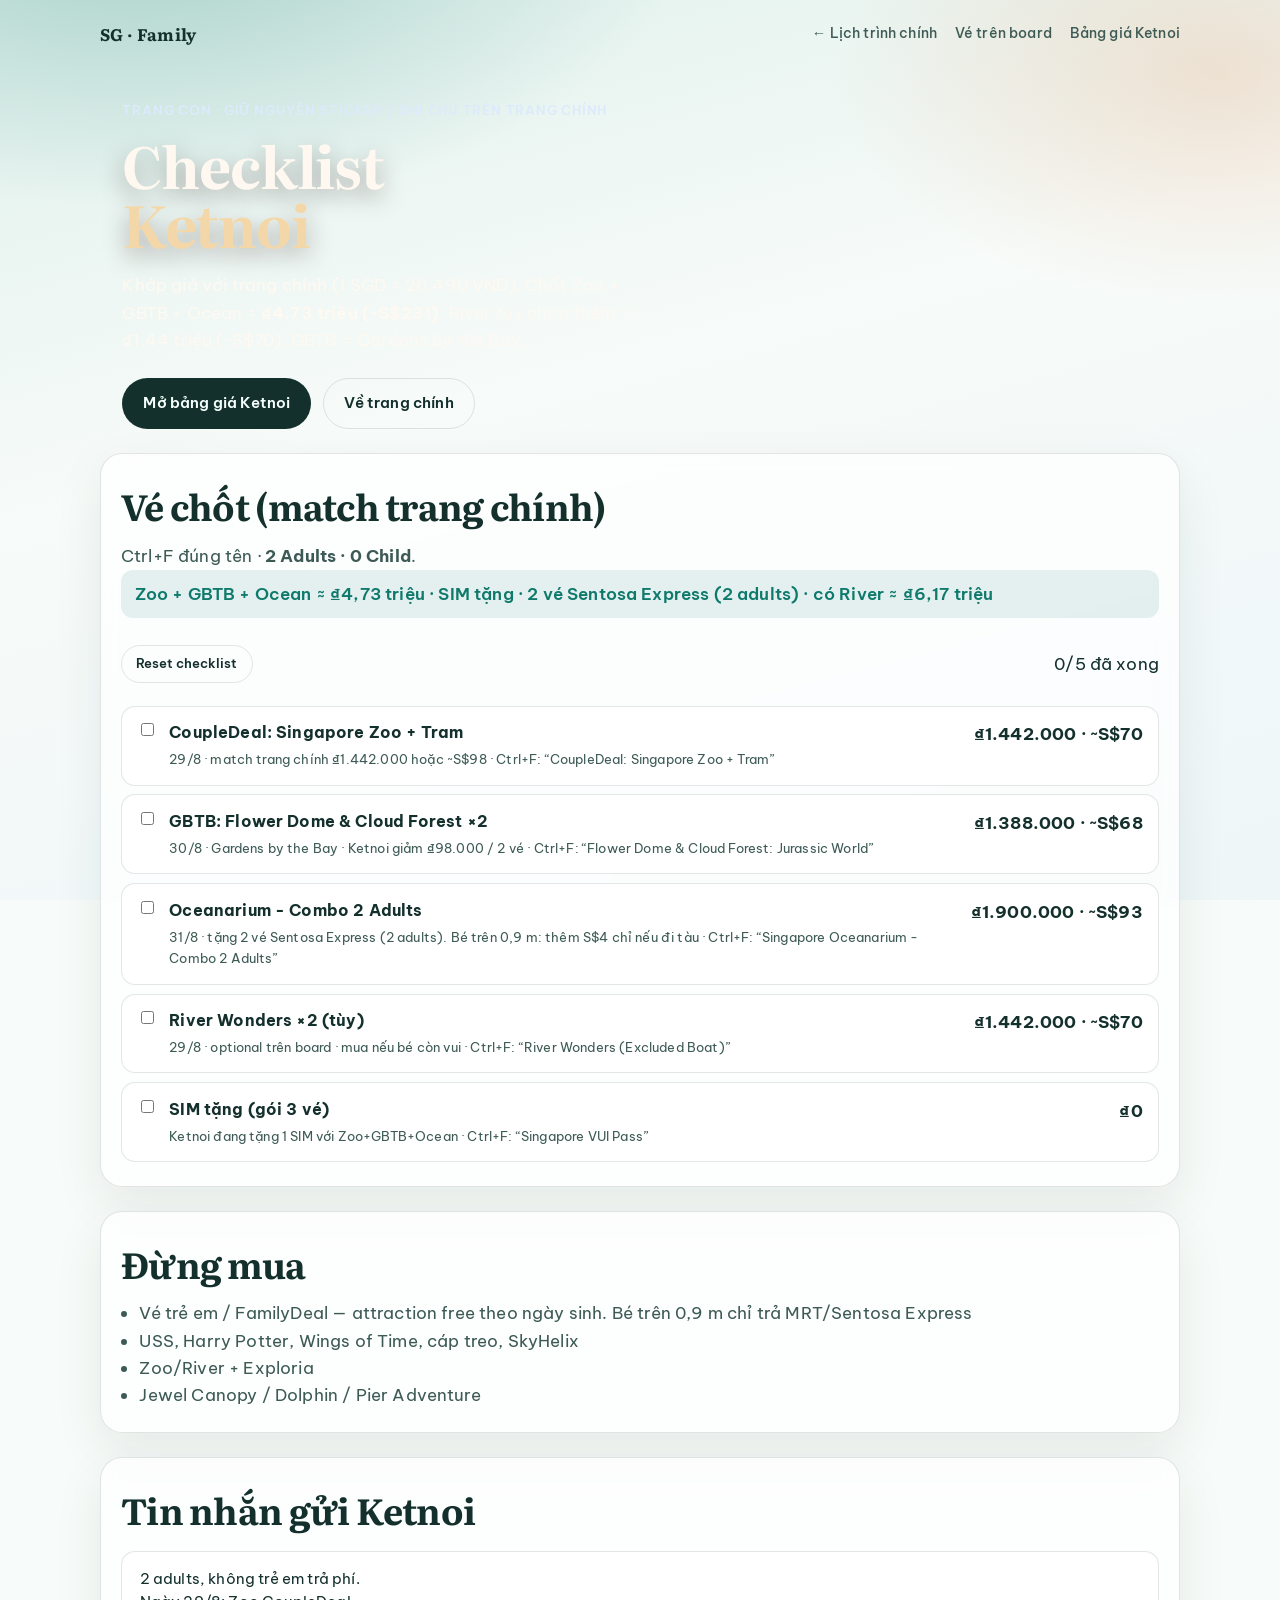
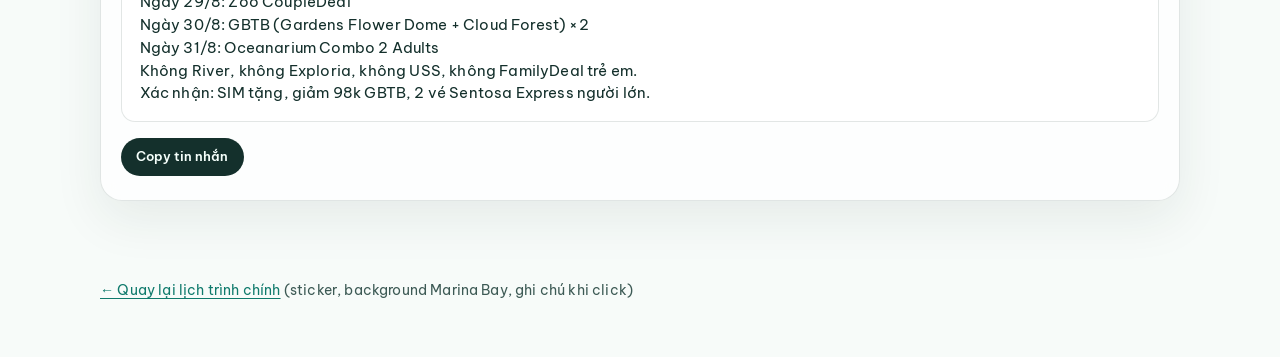
==== commit 2ff10522: "Note toddler is over 0.9m: pay MRT/Sentosa Express, attractions still free by age." ====
--- a/docs/checklist-ketnoi.html
+++ b/docs/checklist-ketnoi.html
@@ -25,7 +25,7 @@
     <div class="hero-copy" style="padding-bottom:0">
       <p class="eyebrow">Trang con · giữ nguyên sticker / ghi chú trên trang chính</p>
       <h1 style="font-size:clamp(2.2rem,7vw,3.6rem)">Checklist<br /><span>Ketnoi</span></h1>
-      <p class="lede">Khớp giá với trang chính (1 SGD ≈ 20.490 VND). Chốt Zoo + Gardens + Ocean ≈ <strong>₫4,73 triệu (~S$231)</strong>; River tùy chọn thêm ≈ ₫1,44 triệu (~S$70).</p>
+      <p class="lede">Khớp giá với trang chính (1 SGD ≈ 20.490 VND). Chốt Zoo + GBTB + Ocean ≈ <strong>₫4,73 triệu (~S$231)</strong>; River tùy chọn thêm ≈ ₫1,44 triệu (~S$70). GBTB = Gardens by the Bay.</p>
       <div class="hero-cta">
         <a class="btn primary" href="https://ketnoisingapore.com/bang-gia-ve-tham-quan-singapore" target="_blank" rel="noopener">Mở bảng giá Ketnoi</a>
         <a class="btn ghost" href="index.html">Về trang chính</a>
@@ -39,7 +39,7 @@
         <h2>Vé chốt (match trang chính)</h2>
         <p>Ctrl+F đúng tên · <strong>2 Adults · 0 Child</strong>.</p>
       </div>
-      <p class="ticket-total">Zoo + Gardens + Ocean ≈ ₫4,73 triệu · có River ≈ ₫6,17 triệu (~S$301)</p>
+      <p class="ticket-total">Zoo + GBTB + Ocean ≈ ₫4,73 triệu · SIM tặng · 2 vé Sentosa Express (2 adults) · có River ≈ ₫6,17 triệu</p>
       <div class="ticket-toolbar">
         <button type="button" class="btn ghost small" id="resetKetnoi">Reset checklist</button>
         <p id="ketnoiProgress"></p>
@@ -52,7 +52,7 @@
         <h2>Đừng mua</h2>
       </div>
       <ul class="avoid-list">
-        <li>Vé trẻ em / FamilyDeal — bé free theo ngày sinh</li>
+        <li>Vé trẻ em / FamilyDeal — attraction free theo ngày sinh. Bé trên 0,9 m chỉ trả MRT/Sentosa Express</li>
         <li>USS, Harry Potter, Wings of Time, cáp treo, SkyHelix</li>
         <li>Zoo/River + Exploria</li>
         <li>Jewel Canopy / Dolphin / Pier Adventure</li>
@@ -62,10 +62,11 @@
     <section class="panel">
       <div class="section-head"><h2>Tin nhắn gửi Ketnoi</h2></div>
       <pre class="copy-box" id="copyBox">2 adults, không trẻ em trả phí.
-Ngày 29/8: Zoo CoupleDeal (+ River Wonders ×2 nếu còn sức)
-Ngày 30/8: Gardens Flower Dome + Cloud Forest ×2
+Ngày 29/8: Zoo CoupleDeal
+Ngày 30/8: GBTB (Gardens Flower Dome + Cloud Forest) ×2
 Ngày 31/8: Oceanarium Combo 2 Adults
-Không Exploria, không USS, không FamilyDeal trẻ em.</pre>
+Không River, không Exploria, không USS, không FamilyDeal trẻ em.
+Xác nhận: SIM tặng, giảm 98k GBTB, 2 vé Sentosa Express người lớn.</pre>
       <div class="hero-cta" style="margin-top:1rem">
         <button type="button" class="btn primary small" id="copyMsg">Copy tin nhắn</button>
       </div>
@@ -80,10 +81,10 @@
     const KEY = "sg-ketnoi-checklist-v1";
     const items = [
       { id: "k-zoo", title: "CoupleDeal: Singapore Zoo + Tram", meta: "29/8 · match trang chính ₫1.442.000 hoặc ~S$98", price: "₫1.442.000 · ~S$70", search: "CoupleDeal: Singapore Zoo + Tram" },
-      { id: "k-gardens", title: "Flower Dome & Cloud Forest ×2", meta: "30/8 · match trang chính ≈ ₫1.388.000 hoặc ~S$92", price: "₫1.388.000 · ~S$68", search: "Flower Dome & Cloud Forest: Jurassic World" },
-      { id: "k-ocean", title: "Oceanarium - Combo 2 Adults", meta: "31/8 · match trang chính ₫1.900.000 hoặc ~S$100–110", price: "₫1.900.000 · ~S$93", search: "Singapore Oceanarium - Combo 2 Adults" },
+      { id: "k-gardens", title: "GBTB: Flower Dome & Cloud Forest ×2", meta: "30/8 · Gardens by the Bay · Ketnoi giảm ₫98.000 / 2 vé", price: "₫1.388.000 · ~S$68", search: "Flower Dome & Cloud Forest: Jurassic World" },
+      { id: "k-ocean", title: "Oceanarium - Combo 2 Adults", meta: "31/8 · tặng 2 vé Sentosa Express (2 adults). Bé trên 0,9 m: thêm S$4 chỉ nếu đi tàu", price: "₫1.900.000 · ~S$93", search: "Singapore Oceanarium - Combo 2 Adults" },
       { id: "k-river", title: "River Wonders ×2 (tùy)", meta: "29/8 · optional trên board · mua nếu bé còn vui", price: "₫1.442.000 · ~S$70", search: "River Wonders (Excluded Boat)" },
-      { id: "k-sim", title: "VUI Pass Sim (optional)", meta: "4 vé Ketnoi → hỏi Sim Singtel 100GB", price: "₫0–166k", search: "Singapore VUI Pass" }
+      { id: "k-sim", title: "SIM tặng (gói 3 vé)", meta: "Ketnoi đang tặng 1 SIM với Zoo+GBTB+Ocean", price: "₫0", search: "Singapore VUI Pass" }
     ];
     function load(){ try{return JSON.parse(localStorage.getItem(KEY)||"{}");}catch{return{}} }
     function save(m){ localStorage.setItem(KEY, JSON.stringify(m)); }
